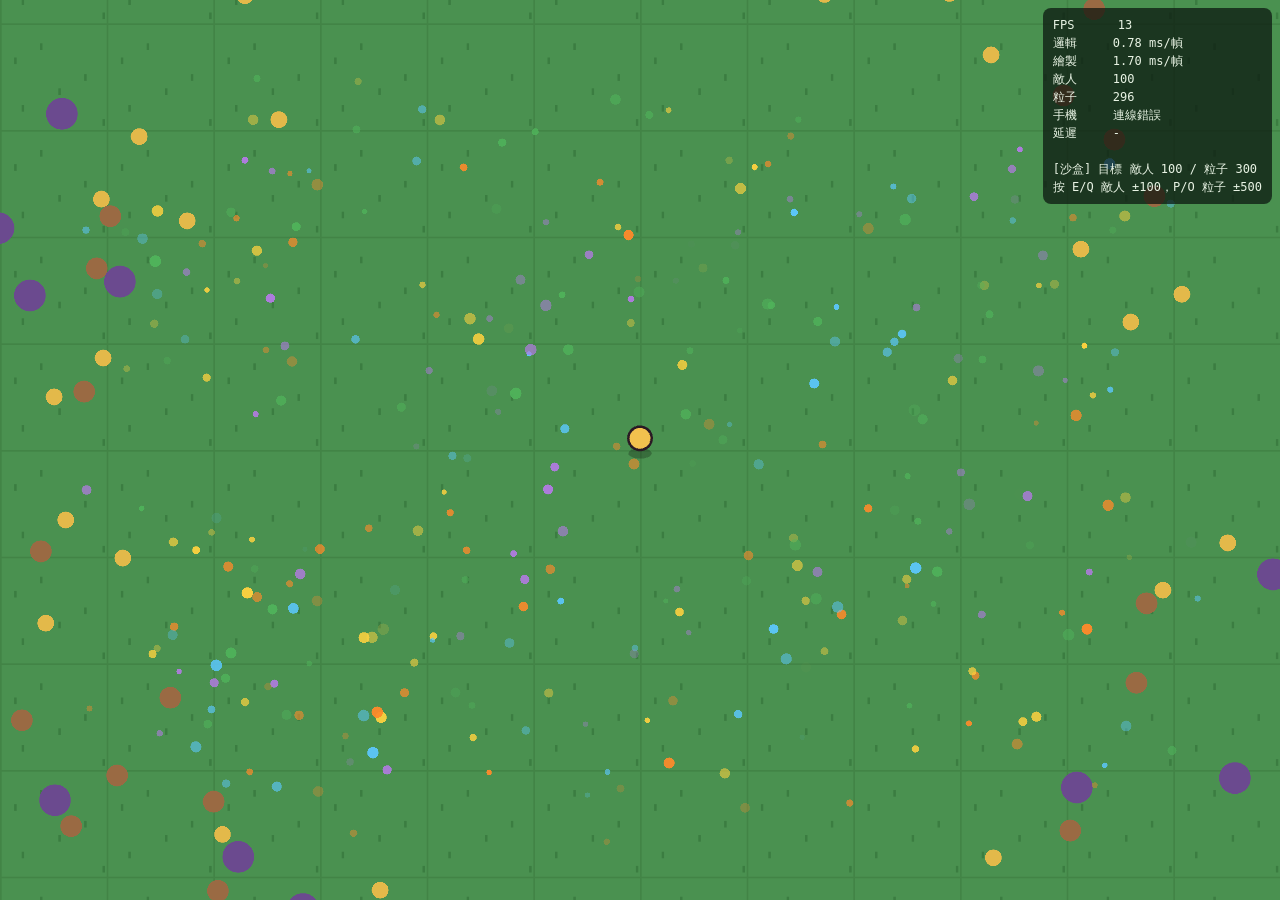
==== index.html @ 04d1037c "部署 M0 試玩版（編譯後的檔案） Co-Authored-By: Claude Sonnet 5.5 <noreply@anthropic.com>" ====
<!doctype html>
<html lang="zh-Hant">
  <head>
    <meta charset="UTF-8" />
    <meta name="viewport" content="width=device-width, initial-scale=1" />
    <title>擁擠森林</title>
    <style>html,body{background:#1f3a28;height:100%;margin:0;overflow:hidden}#game canvas{display:block}</style>
    <script type="module" crossorigin src="./assets/main-ZZSIhETY.js"></script>
    <link rel="modulepreload" crossorigin href="./assets/send-BnafTSh0.js">
    <link rel="modulepreload" crossorigin href="./assets/CanvasPool-Mck_jy-_.js">
    <link rel="modulepreload" crossorigin href="./assets/canvasUtils-DZGpF7eC.js">
    <link rel="modulepreload" crossorigin href="./assets/RenderTargetSystem-N5J0nklt.js">
    <link rel="modulepreload" crossorigin href="./assets/getTextureBatchBindGroup-BVZ5cLcL.js">
    <link rel="modulepreload" crossorigin href="./assets/getTexelRangeRects-DE5QoQ2H.js">
    <link rel="stylesheet" crossorigin href="./assets/main-98FGgDqx.css">
  </head>
  <body>
    <div id="game"></div>
    <div id="overlay"></div>
  </body>
</html>
---- assets/main-98FGgDqx.css ----
.cf-perf{z-index:10;color:#e8f3e4;white-space:pre;pointer-events:none;background:#0a140eb8;border-radius:8px;padding:8px 10px;font:12px/1.5 ui-monospace,Consolas,monospace;position:fixed;top:8px;right:8px}.cf-pairing{z-index:10;color:#e8f3e4;background:#0a140ed1;border-radius:10px;max-width:280px;padding:12px;font:13px/1.5 Microsoft JhengHei,PingFang TC,system-ui,sans-serif;position:fixed;top:8px;left:8px}.cf-pairing[data-collapsed=true] .cf-pairing-body{display:none}.cf-pairing canvas{background:#fff;border-radius:6px;margin:8px auto;display:block}.cf-pairing .cf-room{text-align:center;letter-spacing:6px;font-size:26px;font-weight:700}.cf-pairing .cf-url{word-break:break-all;opacity:.7;font-size:11px}.cf-pairing .cf-warn{color:#ffd27a;margin-top:6px;font-size:12px}.cf-pairing button{font:inherit;color:inherit;cursor:pointer;background:#ffffff24;border:0;border-radius:6px;margin-top:6px;padding:3px 10px}.cf-status{font-weight:700}.cf-status[data-state=connected]{color:#8be28b}.cf-status[data-state=error]{color:#ff8a80}
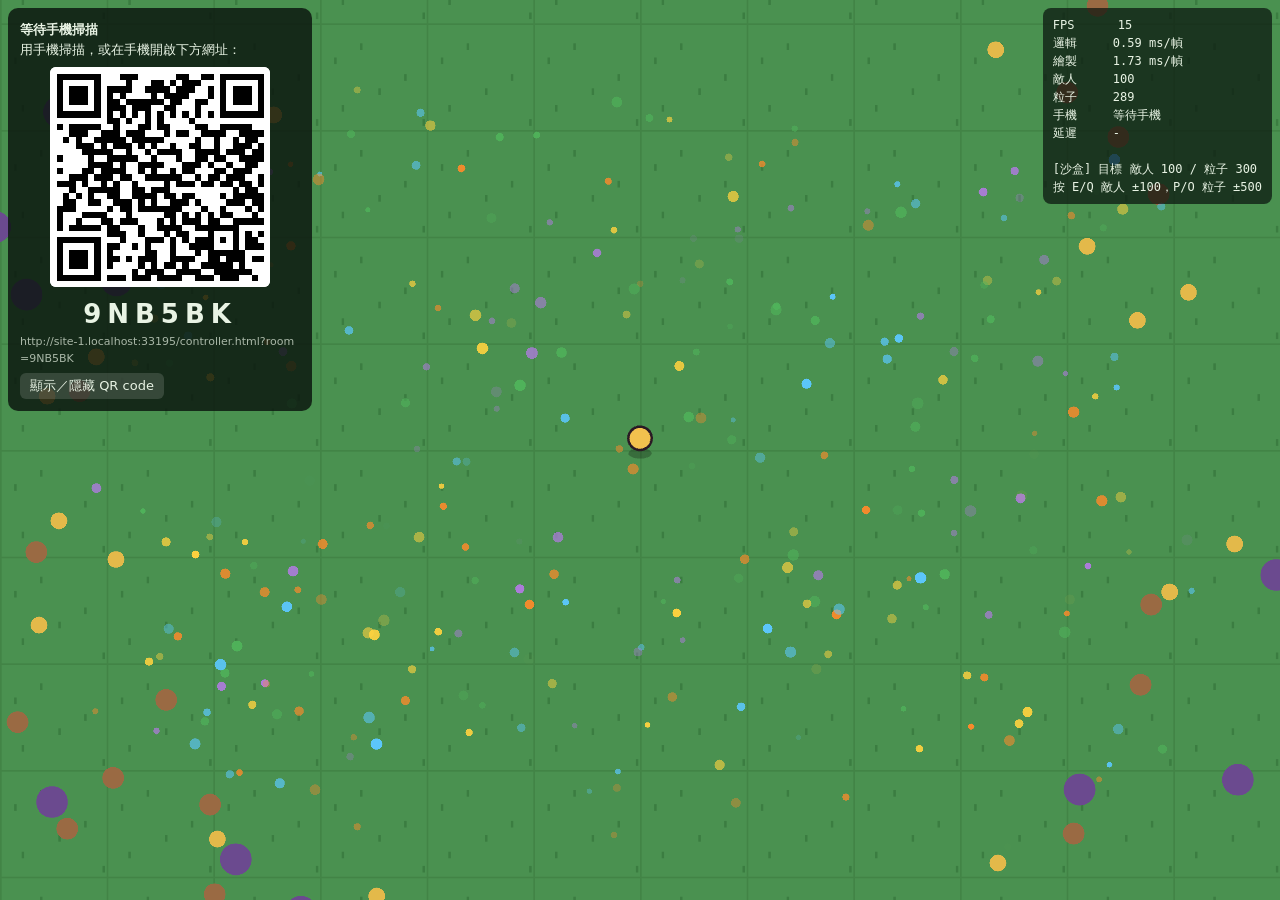
==== commit efc20f2f: "更新試玩版：加入 WebSocket 中繼備援 PeerJS 內建的 TURN 已失效，行動網路打不通直連時需要中繼。 同時試直連與中繼，直連通了自動升級。  Co-Authored-By: Clau" ====
--- a/index.html
+++ b/index.html
@@ -5,13 +5,13 @@
     <meta name="viewport" content="width=device-width, initial-scale=1" />
     <title>擁擠森林</title>
     <style>html,body{background:#1f3a28;height:100%;margin:0;overflow:hidden}#game canvas{display:block}</style>
-    <script type="module" crossorigin src="./assets/main-ZZSIhETY.js"></script>
-    <link rel="modulepreload" crossorigin href="./assets/send-BnafTSh0.js">
-    <link rel="modulepreload" crossorigin href="./assets/CanvasPool-Mck_jy-_.js">
-    <link rel="modulepreload" crossorigin href="./assets/canvasUtils-DZGpF7eC.js">
-    <link rel="modulepreload" crossorigin href="./assets/RenderTargetSystem-N5J0nklt.js">
-    <link rel="modulepreload" crossorigin href="./assets/getTextureBatchBindGroup-BVZ5cLcL.js">
-    <link rel="modulepreload" crossorigin href="./assets/getTexelRangeRects-DE5QoQ2H.js">
+    <script type="module" crossorigin src="./assets/main-oZEXJuyl.js"></script>
+    <link rel="modulepreload" crossorigin href="./assets/send-CEoqMbLV.js">
+    <link rel="modulepreload" crossorigin href="./assets/CanvasPool-BPEFRdIz.js">
+    <link rel="modulepreload" crossorigin href="./assets/canvasUtils-VL4U4Vfn.js">
+    <link rel="modulepreload" crossorigin href="./assets/RenderTargetSystem-BIWCoXFK.js">
+    <link rel="modulepreload" crossorigin href="./assets/getTextureBatchBindGroup-TA5GKer3.js">
+    <link rel="modulepreload" crossorigin href="./assets/getTexelRangeRects-B9VFKKmN.js">
     <link rel="stylesheet" crossorigin href="./assets/main-98FGgDqx.css">
   </head>
   <body>
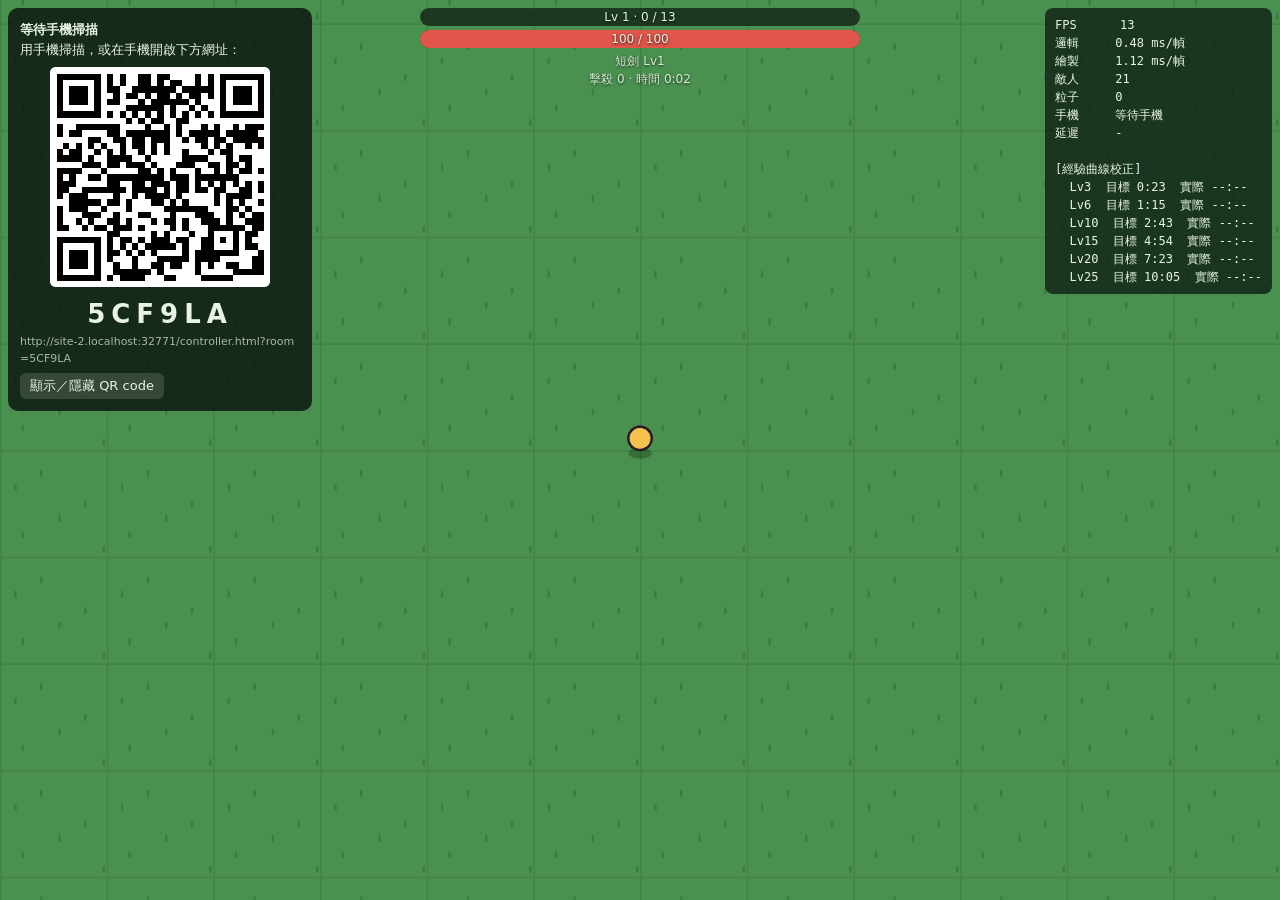
==== commit 8e3edd58: "更新試玩版到 M1：五把武器、經驗與升級三選一 Co-Authored-By: Claude Opus 5.5 <noreply@anthropic.com>" ====
--- a/index.html
+++ b/index.html
@@ -5,14 +5,14 @@
     <meta name="viewport" content="width=device-width, initial-scale=1" />
     <title>擁擠森林</title>
     <style>html,body{background:#1f3a28;height:100%;margin:0;overflow:hidden}#game canvas{display:block}</style>
-    <script type="module" crossorigin src="./assets/main-oZEXJuyl.js"></script>
-    <link rel="modulepreload" crossorigin href="./assets/send-CEoqMbLV.js">
-    <link rel="modulepreload" crossorigin href="./assets/CanvasPool-BPEFRdIz.js">
-    <link rel="modulepreload" crossorigin href="./assets/canvasUtils-VL4U4Vfn.js">
-    <link rel="modulepreload" crossorigin href="./assets/RenderTargetSystem-BIWCoXFK.js">
-    <link rel="modulepreload" crossorigin href="./assets/getTextureBatchBindGroup-TA5GKer3.js">
-    <link rel="modulepreload" crossorigin href="./assets/getTexelRangeRects-B9VFKKmN.js">
-    <link rel="stylesheet" crossorigin href="./assets/main-98FGgDqx.css">
+    <script type="module" crossorigin src="./assets/main-davUzStH.js"></script>
+    <link rel="modulepreload" crossorigin href="./assets/send-CehaWjm3.js">
+    <link rel="modulepreload" crossorigin href="./assets/CanvasPool-Ca0NGCR6.js">
+    <link rel="modulepreload" crossorigin href="./assets/canvasUtils-Bw1FuO8-.js">
+    <link rel="modulepreload" crossorigin href="./assets/RenderTargetSystem-BEFZeL_P.js">
+    <link rel="modulepreload" crossorigin href="./assets/getTextureBatchBindGroup-ByT7bLk8.js">
+    <link rel="modulepreload" crossorigin href="./assets/getTexelRangeRects-c8230a6N.js">
+    <link rel="stylesheet" crossorigin href="./assets/main-Dm0Ieb5I.css">
   </head>
   <body>
     <div id="game"></div>
--- a/assets/main-Dm0Ieb5I.css
+++ b/assets/main-Dm0Ieb5I.css
@@ -0,0 +1 @@
+.cf-perf{z-index:10;color:#e8f3e4;white-space:pre;pointer-events:none;background:#0a140eb8;border-radius:8px;padding:8px 10px;font:12px/1.5 ui-monospace,Consolas,monospace;position:fixed;top:8px;right:8px}.cf-pairing{z-index:10;color:#e8f3e4;background:#0a140ed1;border-radius:10px;max-width:280px;padding:12px;font:13px/1.5 Microsoft JhengHei,PingFang TC,system-ui,sans-serif;position:fixed;top:8px;left:8px}.cf-pairing[data-collapsed=true] .cf-pairing-body{display:none}.cf-pairing canvas{background:#fff;border-radius:6px;margin:8px auto;display:block}.cf-pairing .cf-room{text-align:center;letter-spacing:6px;font-size:26px;font-weight:700}.cf-pairing .cf-url{word-break:break-all;opacity:.7;font-size:11px}.cf-pairing .cf-warn{color:#ffd27a;margin-top:6px;font-size:12px}.cf-pairing button{font:inherit;color:inherit;cursor:pointer;background:#ffffff24;border:0;border-radius:6px;margin-top:6px;padding:3px 10px}.cf-status{font-weight:700}.cf-status[data-state=connected]{color:#8be28b}.cf-status[data-state=error]{color:#ff8a80}.cf-hud{z-index:9;color:#e8f3e4;text-align:center;pointer-events:none;text-shadow:0 1px 3px #000c;width:min(440px,46vw);font:13px/1.5 Microsoft JhengHei,PingFang TC,system-ui,sans-serif;position:fixed;top:8px;left:50%;transform:translate(-50%)}.cf-bar{background:#0a140eb3;border-radius:9px;height:18px;margin-bottom:4px;position:relative;overflow:hidden}.cf-bar-fill{width:0;transition:width .12s linear;position:absolute;inset:0 auto 0 0}.cf-xp .cf-bar-fill{background:#4aa8ff}.cf-hp .cf-bar-fill{background:#e0564b}.cf-hp[data-hurt=true]{outline:2px solid #ff9a90}.cf-bar-label{font-size:12px;line-height:18px;position:relative}.cf-hud-weapons,.cf-hud-stats{opacity:.9;font-size:12px}.cf-levelup{z-index:20;color:#f2f7ee;background:#080e0ab8;flex-direction:column;justify-content:center;align-items:center;gap:18px;font-family:Microsoft JhengHei,PingFang TC,system-ui,sans-serif;display:flex;position:fixed;inset:0}.cf-levelup[hidden],.cf-death[hidden]{display:none}.cf-levelup-title{font-size:30px;font-weight:700}.cf-levelup-cards{flex-wrap:wrap;justify-content:center;gap:18px;display:flex}.cf-card{width:210px;min-height:150px;color:inherit;font:inherit;text-align:left;cursor:pointer;background:#1d2c20;border:3px solid #5a7a5e;border-radius:12px;padding:16px 14px;position:relative}.cf-card:hover{background:#26382a;border-color:#ffe14a}.cf-card[data-kind=weapon]{border-color:#6aa7ff}.cf-card[data-kind=general]{border-color:#8a8a8a}.cf-card-tag{opacity:.8;font-size:12px}.cf-card-title{margin:6px 0;font-size:20px;font-weight:700}.cf-card-desc{opacity:.9;font-size:14px}.cf-card-key{opacity:.6;font-size:14px;position:absolute;top:8px;right:10px}.cf-levelup-reroll{color:inherit;font:inherit;cursor:pointer;background:#ffffff29;border:0;border-radius:8px;padding:8px 22px}.cf-death{z-index:30;color:#fbe9e7;background:#1e0606cc;flex-direction:column;justify-content:center;align-items:center;gap:16px;font-family:Microsoft JhengHei,PingFang TC,system-ui,sans-serif;display:flex;position:fixed;inset:0}.cf-death-title{font-size:40px;font-weight:700}.cf-death-summary{font-size:18px}.cf-death button{color:#2a1a24;cursor:pointer;background:#ffe14a;border:0;border-radius:8px;padding:10px 28px;font:700 18px inherit}
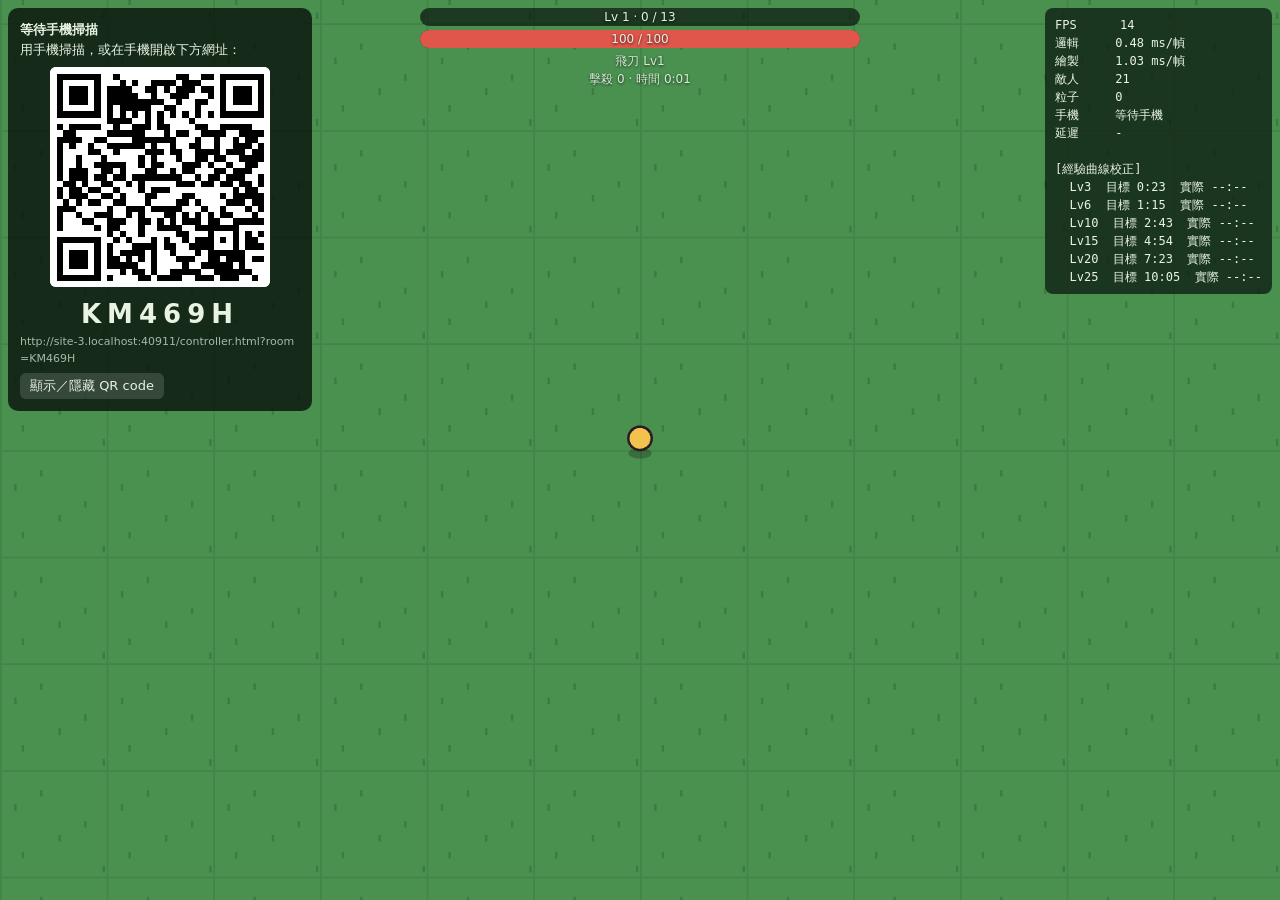
==== commit 3741fbb8: "更新試玩版：武器重做與進化、傷害飄字、打擊感、開發模式（?dev=1） Co-Authored-By: Claude Opus 5.5 <noreply@anthropic.com>" ====
--- a/index.html
+++ b/index.html
@@ -5,14 +5,14 @@
     <meta name="viewport" content="width=device-width, initial-scale=1" />
     <title>擁擠森林</title>
     <style>html,body{background:#1f3a28;height:100%;margin:0;overflow:hidden}#game canvas{display:block}</style>
-    <script type="module" crossorigin src="./assets/main-davUzStH.js"></script>
-    <link rel="modulepreload" crossorigin href="./assets/send-CehaWjm3.js">
-    <link rel="modulepreload" crossorigin href="./assets/CanvasPool-Ca0NGCR6.js">
-    <link rel="modulepreload" crossorigin href="./assets/canvasUtils-Bw1FuO8-.js">
-    <link rel="modulepreload" crossorigin href="./assets/RenderTargetSystem-BEFZeL_P.js">
-    <link rel="modulepreload" crossorigin href="./assets/getTextureBatchBindGroup-ByT7bLk8.js">
-    <link rel="modulepreload" crossorigin href="./assets/getTexelRangeRects-c8230a6N.js">
-    <link rel="stylesheet" crossorigin href="./assets/main-Dm0Ieb5I.css">
+    <script type="module" crossorigin src="./assets/main-Cf6X4xU0.js"></script>
+    <link rel="modulepreload" crossorigin href="./assets/send-DALaW9oG.js">
+    <link rel="modulepreload" crossorigin href="./assets/CanvasPool-Fl49IJin.js">
+    <link rel="modulepreload" crossorigin href="./assets/canvasUtils-pZ0fU2kw.js">
+    <link rel="modulepreload" crossorigin href="./assets/RenderTargetSystem-Cyg78Iav.js">
+    <link rel="modulepreload" crossorigin href="./assets/getTextureBatchBindGroup-B1vGgEjA.js">
+    <link rel="modulepreload" crossorigin href="./assets/getTexelRangeRects-BgJbDuYa.js">
+    <link rel="stylesheet" crossorigin href="./assets/main-BwpbAzNS.css">
   </head>
   <body>
     <div id="game"></div>
--- a/assets/main-BwpbAzNS.css
+++ b/assets/main-BwpbAzNS.css
@@ -0,0 +1 @@
+.cf-dev{z-index:40;color:#fbeee0;background:#140e08e0;border:2px dashed #ff9f43;border-radius:10px;width:340px;max-height:calc(100vh - 16px);font:12px/1.4 Microsoft JhengHei,PingFang TC,system-ui,sans-serif;position:fixed;bottom:8px;right:8px;overflow-y:auto}.cf-dev-header{color:#ffb86b;cursor:pointer;-webkit-user-select:none;user-select:none;padding:6px 10px;font-weight:700}.cf-dev[data-collapsed=true] .cf-dev-body{display:none}.cf-dev-body{padding:0 10px 10px}.cf-dev-section{opacity:.75;margin:8px 0 4px;font-weight:700}.cf-dev-row,.cf-dev-wrap{flex-wrap:wrap;align-items:center;gap:4px;margin-bottom:4px;display:flex}.cf-dev-label{flex-shrink:0;width:44px}.cf-dev-value{opacity:.8;margin-left:auto}.cf-dev button{color:inherit;font:inherit;cursor:pointer;background:#3a2a1c;border:1px solid #8a6a4a;border-radius:5px;padding:2px 7px}.cf-dev button:hover{background:#5a3f28}.cf-dev button[data-active=true]{background:#8a5a2a;border-color:#ffb86b}.cf-perf{z-index:10;color:#e8f3e4;white-space:pre;pointer-events:none;background:#0a140eb8;border-radius:8px;padding:8px 10px;font:12px/1.5 ui-monospace,Consolas,monospace;position:fixed;top:8px;right:8px}.cf-pairing{z-index:10;color:#e8f3e4;background:#0a140ed1;border-radius:10px;max-width:280px;padding:12px;font:13px/1.5 Microsoft JhengHei,PingFang TC,system-ui,sans-serif;position:fixed;top:8px;left:8px}.cf-pairing[data-collapsed=true] .cf-pairing-body{display:none}.cf-pairing canvas{background:#fff;border-radius:6px;margin:8px auto;display:block}.cf-pairing .cf-room{text-align:center;letter-spacing:6px;font-size:26px;font-weight:700}.cf-pairing .cf-url{word-break:break-all;opacity:.7;font-size:11px}.cf-pairing .cf-warn{color:#ffd27a;margin-top:6px;font-size:12px}.cf-pairing button{font:inherit;color:inherit;cursor:pointer;background:#ffffff24;border:0;border-radius:6px;margin-top:6px;padding:3px 10px}.cf-status{font-weight:700}.cf-status[data-state=connected]{color:#8be28b}.cf-status[data-state=error]{color:#ff8a80}.cf-hud{z-index:9;color:#e8f3e4;text-align:center;pointer-events:none;text-shadow:0 1px 3px #000c;width:min(440px,46vw);font:13px/1.5 Microsoft JhengHei,PingFang TC,system-ui,sans-serif;position:fixed;top:8px;left:50%;transform:translate(-50%)}.cf-bar{background:#0a140eb3;border-radius:9px;height:18px;margin-bottom:4px;position:relative;overflow:hidden}.cf-bar-fill{width:0;transition:width .12s linear;position:absolute;inset:0 auto 0 0}.cf-xp .cf-bar-fill{background:#4aa8ff}.cf-hp .cf-bar-fill{background:#e0564b}.cf-hp[data-hurt=true]{outline:2px solid #ff9a90}.cf-bar-label{font-size:12px;line-height:18px;position:relative}.cf-hud-weapons,.cf-hud-stats{opacity:.9;font-size:12px}.cf-levelup{z-index:20;color:#f2f7ee;background:#080e0ab8;flex-direction:column;justify-content:center;align-items:center;gap:18px;font-family:Microsoft JhengHei,PingFang TC,system-ui,sans-serif;display:flex;position:fixed;inset:0}.cf-levelup[hidden],.cf-death[hidden]{display:none}.cf-levelup-title{font-size:30px;font-weight:700}.cf-levelup-cards{flex-wrap:wrap;justify-content:center;gap:18px;display:flex}.cf-card{width:210px;min-height:150px;color:inherit;font:inherit;text-align:left;cursor:pointer;background:#1d2c20;border:3px solid #5a7a5e;border-radius:12px;padding:16px 14px;position:relative}.cf-card:hover{background:#26382a;border-color:#ffe14a}.cf-card[data-kind=weapon]{border-color:#6aa7ff}.cf-card[data-kind=general]{border-color:#8a8a8a}.cf-card[data-kind=evolve]{background:#3a3218;border-color:#fc3;box-shadow:0 0 18px #ffcc338c}.cf-card-tag{opacity:.8;font-size:12px}.cf-card-title{margin:6px 0;font-size:20px;font-weight:700}.cf-card-desc{opacity:.9;font-size:14px}.cf-card-key{opacity:.6;font-size:14px;position:absolute;top:8px;right:10px}.cf-levelup-reroll{color:inherit;font:inherit;cursor:pointer;background:#ffffff29;border:0;border-radius:8px;padding:8px 22px}.cf-death{z-index:30;color:#fbe9e7;background:#1e0606cc;flex-direction:column;justify-content:center;align-items:center;gap:16px;font-family:Microsoft JhengHei,PingFang TC,system-ui,sans-serif;display:flex;position:fixed;inset:0}.cf-death-title{font-size:40px;font-weight:700}.cf-death-summary{font-size:18px}.cf-death button{color:#2a1a24;cursor:pointer;background:#ffe14a;border:0;border-radius:8px;padding:10px 28px;font:700 18px inherit}
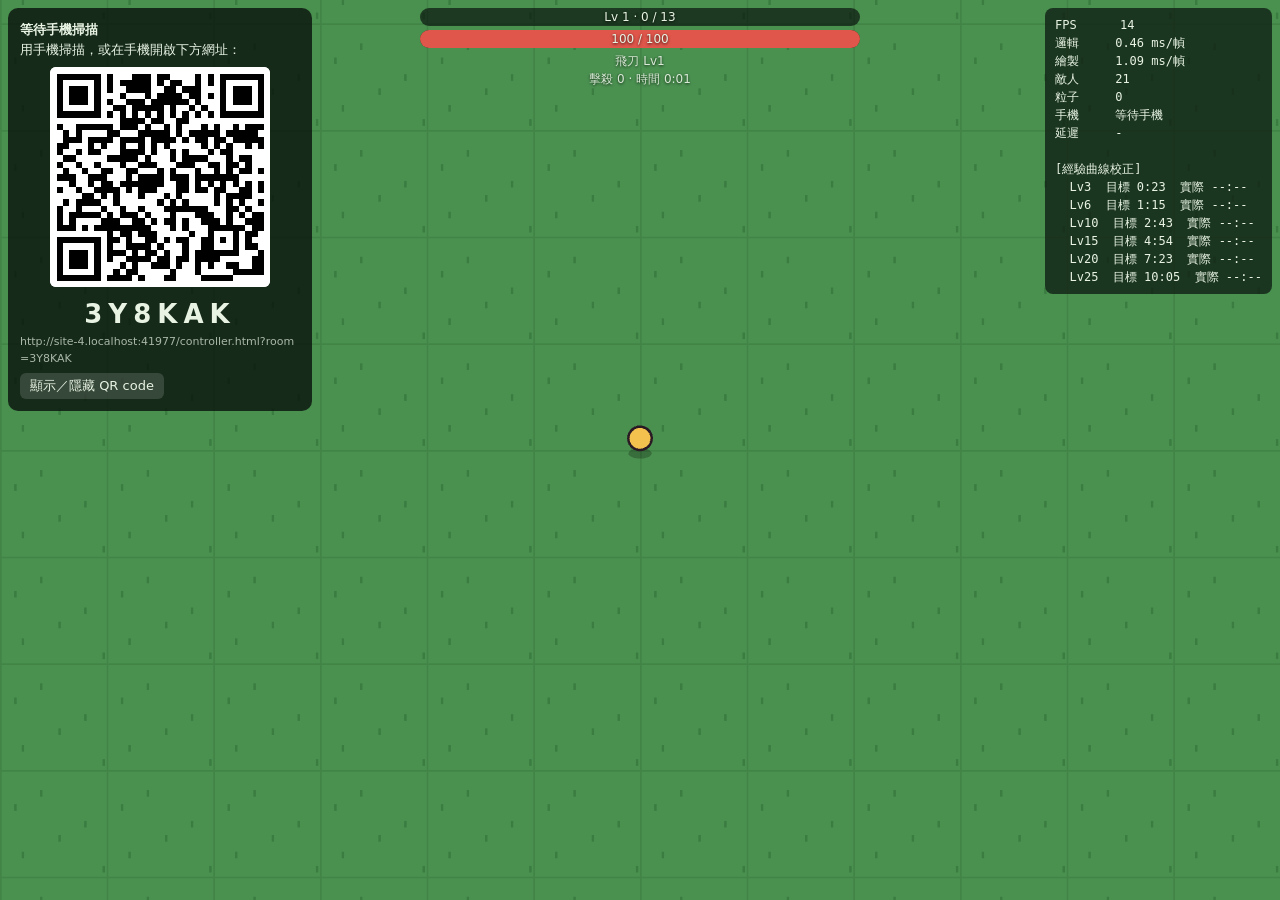
==== commit 2b652516: "更新試玩版：新武器弓與箭雨、迴旋刃改名、震屏分級、開發模式武器開關與遊戲速度 Co-Authored-By: Claude Opus 5.5 <noreply@anthropic.com>" ====
--- a/index.html
+++ b/index.html
@@ -5,7 +5,7 @@
     <meta name="viewport" content="width=device-width, initial-scale=1" />
     <title>擁擠森林</title>
     <style>html,body{background:#1f3a28;height:100%;margin:0;overflow:hidden}#game canvas{display:block}</style>
-    <script type="module" crossorigin src="./assets/main-Cf6X4xU0.js"></script>
+    <script type="module" crossorigin src="./assets/main-BQFnhNeU.js"></script>
     <link rel="modulepreload" crossorigin href="./assets/send-DALaW9oG.js">
     <link rel="modulepreload" crossorigin href="./assets/CanvasPool-Fl49IJin.js">
     <link rel="modulepreload" crossorigin href="./assets/canvasUtils-pZ0fU2kw.js">
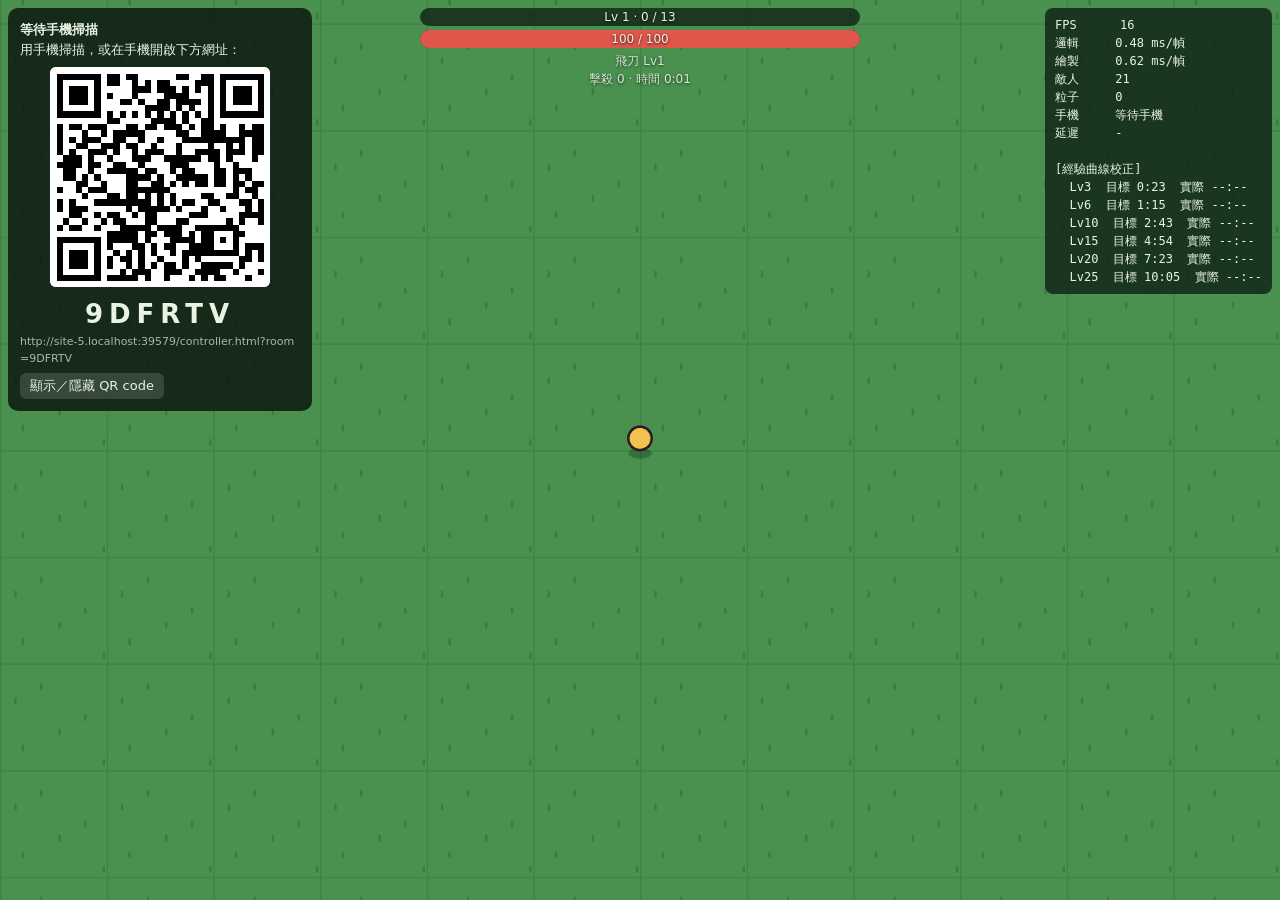
==== commit 6bd9789c: "更新試玩版：三種敵人換成圖片 Co-Authored-By: Claude Opus 5.5 <noreply@anthropic.com>" ====
--- a/index.html
+++ b/index.html
@@ -5,13 +5,17 @@
     <meta name="viewport" content="width=device-width, initial-scale=1" />
     <title>擁擠森林</title>
     <style>html,body{background:#1f3a28;height:100%;margin:0;overflow:hidden}#game canvas{display:block}</style>
-    <script type="module" crossorigin src="./assets/main-BQFnhNeU.js"></script>
-    <link rel="modulepreload" crossorigin href="./assets/send-DALaW9oG.js">
-    <link rel="modulepreload" crossorigin href="./assets/CanvasPool-Fl49IJin.js">
-    <link rel="modulepreload" crossorigin href="./assets/canvasUtils-pZ0fU2kw.js">
-    <link rel="modulepreload" crossorigin href="./assets/RenderTargetSystem-Cyg78Iav.js">
-    <link rel="modulepreload" crossorigin href="./assets/getTextureBatchBindGroup-B1vGgEjA.js">
-    <link rel="modulepreload" crossorigin href="./assets/getTexelRangeRects-BgJbDuYa.js">
+    <script type="module" crossorigin src="./assets/main-8tacgqX6.js"></script>
+    <link rel="modulepreload" crossorigin href="./assets/send-DIAK8koM.js">
+    <link rel="modulepreload" crossorigin href="./assets/CanvasPool-CIDsyAvD.js">
+    <link rel="modulepreload" crossorigin href="./assets/Filter-LhS0hpHb.js">
+    <link rel="modulepreload" crossorigin href="./assets/canvasUtils-DhHbYZd6.js">
+    <link rel="modulepreload" crossorigin href="./assets/Cache-BqjSAC9k.js">
+    <link rel="modulepreload" crossorigin href="./assets/GCManagedHash-hGxgv5gN.js">
+    <link rel="modulepreload" crossorigin href="./assets/RenderTargetSystem-D7CrAf5K.js">
+    <link rel="modulepreload" crossorigin href="./assets/getTextureBatchBindGroup-zyVQZ-nb.js">
+    <link rel="modulepreload" crossorigin href="./assets/GraphicsContext-BUIiq9Cz.js">
+    <link rel="modulepreload" crossorigin href="./assets/getTexelRangeRects-MLTrg-eG.js">
     <link rel="stylesheet" crossorigin href="./assets/main-BwpbAzNS.css">
   </head>
   <body>
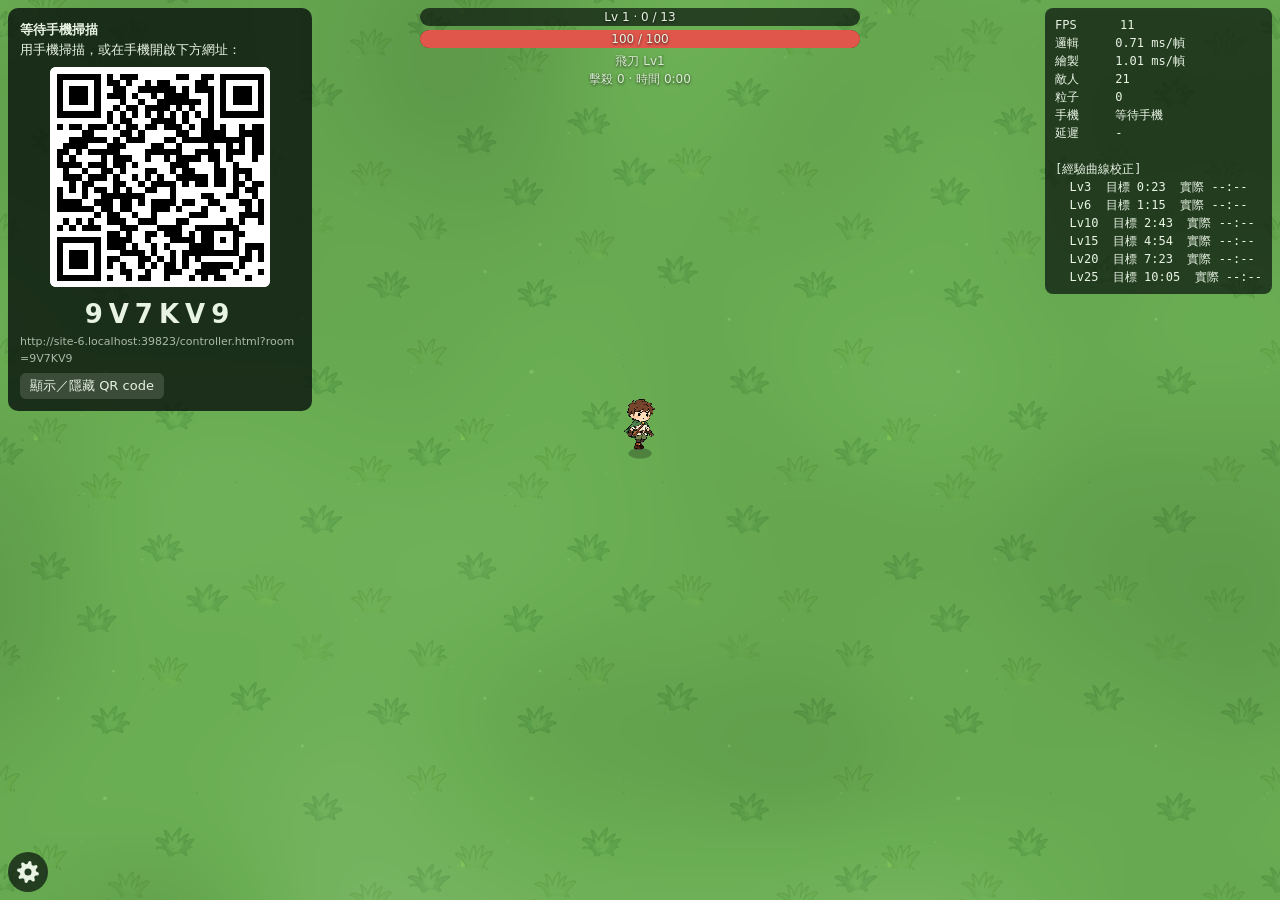
==== commit a3c12975: "更新試玩版：新的升級卡片（電腦與手機同一張）、輕裝斥候 32 格走路、被動圖示與文字 對應 crowdedforest 7052741  Co-Authored-By: Claude Opus 5.5" ====
--- a/index.html
+++ b/index.html
@@ -1,25 +1,27 @@
-<!doctype html>
-<html lang="zh-Hant">
-  <head>
-    <meta charset="UTF-8" />
-    <meta name="viewport" content="width=device-width, initial-scale=1" />
-    <title>擁擠森林</title>
-    <style>html,body{background:#1f3a28;height:100%;margin:0;overflow:hidden}#game canvas{display:block}</style>
-    <script type="module" crossorigin src="./assets/main-8tacgqX6.js"></script>
-    <link rel="modulepreload" crossorigin href="./assets/send-DIAK8koM.js">
-    <link rel="modulepreload" crossorigin href="./assets/CanvasPool-CIDsyAvD.js">
-    <link rel="modulepreload" crossorigin href="./assets/Filter-LhS0hpHb.js">
-    <link rel="modulepreload" crossorigin href="./assets/canvasUtils-DhHbYZd6.js">
-    <link rel="modulepreload" crossorigin href="./assets/Cache-BqjSAC9k.js">
-    <link rel="modulepreload" crossorigin href="./assets/GCManagedHash-hGxgv5gN.js">
-    <link rel="modulepreload" crossorigin href="./assets/RenderTargetSystem-D7CrAf5K.js">
-    <link rel="modulepreload" crossorigin href="./assets/getTextureBatchBindGroup-zyVQZ-nb.js">
-    <link rel="modulepreload" crossorigin href="./assets/GraphicsContext-BUIiq9Cz.js">
-    <link rel="modulepreload" crossorigin href="./assets/getTexelRangeRects-MLTrg-eG.js">
-    <link rel="stylesheet" crossorigin href="./assets/main-BwpbAzNS.css">
-  </head>
-  <body>
-    <div id="game"></div>
-    <div id="overlay"></div>
-  </body>
-</html>
+<!doctype html>
+<html lang="zh-Hant">
+  <head>
+    <meta charset="UTF-8" />
+    <meta name="viewport" content="width=device-width, initial-scale=1" />
+    <title>擁擠森林</title>
+    <style>html,body{background:#1f3a28;height:100%;margin:0;overflow:hidden}#game canvas{display:block}</style>
+    <script type="module" crossorigin src="./assets/main-FLwVq4Ok.js"></script>
+    <link rel="modulepreload" crossorigin href="./assets/cardView-BFSYf3n0.js">
+    <link rel="modulepreload" crossorigin href="./assets/CanvasPool-B0VnNRiM.js">
+    <link rel="modulepreload" crossorigin href="./assets/Filter-CvStom7E.js">
+    <link rel="modulepreload" crossorigin href="./assets/canvasUtils-CIaIp-jA.js">
+    <link rel="modulepreload" crossorigin href="./assets/Cache-dRHpBS9R.js">
+    <link rel="modulepreload" crossorigin href="./assets/GCManagedHash-DjKY4aGz.js">
+    <link rel="modulepreload" crossorigin href="./assets/RenderTargetSystem-CZ_jOCqv.js">
+    <link rel="modulepreload" crossorigin href="./assets/getTextureBatchBindGroup-Dk5dc1_1.js">
+    <link rel="modulepreload" crossorigin href="./assets/GraphicsContext-CZpiSTzU.js">
+    <link rel="modulepreload" crossorigin href="./assets/getTexelRangeRects-BalVfgS2.js">
+    <link rel="stylesheet" crossorigin href="./assets/cardView-sZDkhpvk.css">
+    <link rel="stylesheet" crossorigin href="./assets/main-DFXhaLyy.css">
+  </head>
+  <body>
+    <div id="game"></div>
+    <div id="overlay"></div>+
+  </body>
+</html>
--- a/assets/cardView-sZDkhpvk.css
+++ b/assets/cardView-sZDkhpvk.css
@@ -0,0 +1 @@
+.cf-card{--cf-scene:#1d2c20;--cf-ink:#f2f7ee;--cf-new:#3a8ad6;--cf-up:#4f9a3a;--cf-gen:#8a7cc8;--cf-evo:#e2a72a;--cf-gain:#7fd36a;--cf-cost:#ff7a6a;--cf-gold:#ffd65a;--kc:var(--cf-up);width:var(--cf-card-w);height:var(--cf-card-h);border:3px solid var(--kc);background:var(--cf-scene);color:var(--cf-ink);text-align:center;cursor:pointer;touch-action:manipulation;transform-origin:50% 60%;border-radius:12px;flex:none;grid-template-rows:auto auto auto 1fr auto;padding:0;font:16px Microsoft JhengHei,PingFang TC,system-ui,sans-serif;transition:transform .12s ease-out;display:grid;position:relative;overflow:hidden}:root{--cf-card-w:200px;--cf-card-h:360px;--cf-art-h:84px;--cf-icon:68px;--cf-desc-size:13px}.cf-card[data-kind=weapon]{--kc:var(--cf-new)}.cf-card[data-kind=general]{--kc:var(--cf-gen)}.cf-card[data-kind=evolve]{--kc:var(--cf-evo);background:#3a3218}@media (hover:hover){.cf-card:hover{transform:translateY(-4px)}}.cf-card.is-pressed{transition:transform 60ms ease-out;transform:scale(.92)}.cf-card.is-picked{border-color:var(--cf-gold);animation:.24s cubic-bezier(.3,1.6,.5,1) cf-card-bounce}@keyframes cf-card-bounce{0%{transform:scale(.92)}to{transform:scale(1)}}.cf-deal .cf-card{animation:.38s cubic-bezier(.2,1.3,.4,1) backwards cf-card-deal}.cf-deal .cf-card:nth-child(2){animation-delay:.14s}.cf-deal .cf-card:nth-child(3){animation-delay:.28s}@keyframes cf-card-deal{0%{opacity:0;transform:translateY(40px)scale(.85)}to{opacity:1;transform:none}}.cf-card-tag{background:var(--kc);color:#10180f;padding:4px 8px;font-size:14px;font-weight:700}.cf-card-art{height:var(--cf-art-h);place-items:center;padding-top:10px;display:grid}.cf-card-art img{width:var(--cf-icon);height:var(--cf-icon);object-fit:contain}.cf-card-title{font-size:min(20px, calc((var(--cf-card-w) - 24px) / var(--chars,1)));white-space:nowrap;padding:2px 10px;font-weight:700;line-height:30px}.cf-card-desc{font-size:var(--cf-desc-size);align-content:start;gap:2px;min-height:0;padding:4px 14px 10px;line-height:1.5;display:grid;overflow:hidden}.cf-card-delta{color:var(--cf-gold);font-weight:700}.cf-card-delta.is-worse{color:var(--cf-cost)}.cf-phrase{word-break:keep-all;text-wrap:balance;max-width:100%;display:inline-block}.cf-nowrap{white-space:nowrap}.cf-card-gain{color:var(--cf-gain)}.cf-card-cost{color:var(--cf-cost)}.cf-card-foot{border-top:1px solid #ffffff1f;justify-content:center;gap:9px;padding:10px 8px;display:flex}.cf-pip{background:#ffffff2e;border-radius:2px;width:11px;height:11px;transform:rotate(45deg)}.cf-pip.is-done{background:var(--cf-gold)}.cf-pip.is-next{background:var(--cf-gold);animation:.9s ease-in-out infinite cf-pip-blink}@keyframes cf-pip-blink{50%{background:#ffffff2e}}.cf-card-key{color:#fff;background:#00000059;border-radius:6px;place-items:center;width:22px;height:22px;font-size:13px;display:grid;position:absolute;top:6px;right:6px}@media (prefers-reduced-motion:reduce){.cf-card,.cf-card.is-pressed{transition:none;transform:none}.cf-deal .cf-card,.cf-card.is-picked{animation:none}.cf-pip.is-next{outline:2px solid #fff;animation:none}}
--- a/assets/main-DFXhaLyy.css
+++ b/assets/main-DFXhaLyy.css
@@ -0,0 +1 @@
+.cf-dev{z-index:40;color:#fbeee0;background:#140e08e0;border:2px dashed #ff9f43;border-radius:10px;width:340px;max-height:calc(100vh - 16px);font:12px/1.4 Microsoft JhengHei,PingFang TC,system-ui,sans-serif;position:fixed;bottom:8px;right:8px;overflow-y:auto}.cf-dev-header{color:#ffb86b;cursor:pointer;-webkit-user-select:none;user-select:none;padding:6px 10px;font-weight:700}.cf-dev[data-collapsed=true] .cf-dev-body{display:none}.cf-dev-body{padding:0 10px 10px}.cf-dev-section{opacity:.75;margin:8px 0 4px;font-weight:700}.cf-dev-row,.cf-dev-wrap{flex-wrap:wrap;align-items:center;gap:4px;margin-bottom:4px;display:flex}.cf-dev-label{flex-shrink:0;width:44px}.cf-dev-value{opacity:.8;margin-left:auto}.cf-dev button{color:inherit;font:inherit;cursor:pointer;background:#3a2a1c;border:1px solid #8a6a4a;border-radius:5px;padding:2px 7px}.cf-dev button:hover{background:#5a3f28}.cf-dev button[data-active=true]{background:#8a5a2a;border-color:#ffb86b}.cf-dev-slider{align-items:center;gap:3px;display:inline-flex}.cf-dev-slider input[type=range]{accent-color:#ff9f43;width:56px}.cf-dev-slider span{font-variant-numeric:tabular-nums;opacity:.85;min-width:2.5em}.cf-perf{z-index:10;color:#e8f3e4;white-space:pre;pointer-events:none;background:#0a140eb8;border-radius:8px;padding:8px 10px;font:12px/1.5 ui-monospace,Consolas,monospace;position:fixed;top:8px;right:8px}.cf-pairing{z-index:10;color:#e8f3e4;background:#0a140ed1;border-radius:10px;max-width:280px;padding:12px;font:13px/1.5 Microsoft JhengHei,PingFang TC,system-ui,sans-serif;position:fixed;top:8px;left:8px}.cf-pairing[data-collapsed=true] .cf-pairing-body{display:none}.cf-pairing canvas{background:#fff;border-radius:6px;margin:8px auto;display:block}.cf-pairing .cf-room{text-align:center;letter-spacing:6px;font-size:26px;font-weight:700}.cf-pairing .cf-url{word-break:break-all;opacity:.7;font-size:11px}.cf-pairing .cf-warn{color:#ffd27a;margin-top:6px;font-size:12px}.cf-pairing button{font:inherit;color:inherit;cursor:pointer;background:#ffffff24;border:0;border-radius:6px;margin-top:6px;padding:3px 10px}.cf-status{font-weight:700}.cf-status[data-state=connected]{color:#8be28b}.cf-status[data-state=error]{color:#ff8a80}.cf-hud{z-index:9;color:#e8f3e4;text-align:center;pointer-events:none;text-shadow:0 1px 3px #000c;width:min(440px,46vw);font:13px/1.5 Microsoft JhengHei,PingFang TC,system-ui,sans-serif;position:fixed;top:8px;left:50%;transform:translate(-50%)}.cf-bar{background:#0a140eb3;border-radius:9px;height:18px;margin-bottom:4px;position:relative;overflow:hidden}.cf-bar-fill{width:0;transition:width .12s linear;position:absolute;inset:0 auto 0 0}.cf-xp .cf-bar-fill{background:#4aa8ff}.cf-hp .cf-bar-fill{background:#e0564b}.cf-hp[data-hurt=true]{outline:2px solid #ff9a90}.cf-bar-label{font-size:12px;line-height:18px;position:relative}.cf-hud-weapons,.cf-hud-stats{opacity:.9;font-size:12px}.cf-death[hidden]{display:none}.cf-death{z-index:30;color:#fbe9e7;background:#1e0606cc;flex-direction:column;justify-content:center;align-items:center;gap:16px;font-family:Microsoft JhengHei,PingFang TC,system-ui,sans-serif;display:flex;position:fixed;inset:0}.cf-death-title{font-size:40px;font-weight:700}.cf-death-summary{font-size:18px}.cf-death button{color:#2a1a24;cursor:pointer;background:#ffe14a;border:0;border-radius:8px;padding:10px 28px;font:700 18px inherit}.cf-settings{z-index:40;color:#e8f3e4;flex-direction:column;align-items:flex-start;gap:8px;font:13px/1.5 Microsoft JhengHei,PingFang TC,system-ui,sans-serif;display:flex;position:fixed;bottom:8px;left:8px}.cf-settings-gear{width:40px;height:40px;color:inherit;cursor:pointer;background:#0a140eb8;border:0;border-radius:50%;padding:8px;transition:background .15s,transform .3s}.cf-settings-gear:hover{background:#0a140ee6}.cf-settings-gear[aria-expanded=true]{transform:rotate(45deg)}.cf-settings-gear svg{fill:currentColor;width:100%;height:100%;display:block}.cf-settings-panel{background:#0a140ed1;border-radius:10px;width:240px;padding:12px}.cf-settings-panel[hidden]{display:none}.cf-settings-title{margin-bottom:8px;font-weight:700}.cf-settings-row{align-items:center;gap:8px;display:flex}.cf-settings-row input{accent-color:#ffe14a;flex:1;min-width:0}.cf-settings-value{text-align:right;font-variant-numeric:tabular-nums;width:3.2em}.cf-settings-mute{color:inherit;font:inherit;cursor:pointer;background:#ffffff24;border:0;border-radius:6px;margin-top:8px;padding:3px 10px}.cf-settings-mute[data-active=true]{color:#2a1a24;background:#ffe14a}.cf-levelup{z-index:20;color:#f2f7ee;background:#080e0ab8;flex-direction:column;justify-content:center;align-items:center;gap:18px;font-family:Microsoft JhengHei,PingFang TC,system-ui,sans-serif;display:flex;position:fixed;inset:0}.cf-levelup[hidden]{display:none}.cf-levelup-title{justify-content:center;align-items:baseline;gap:14px;font-size:30px;font-weight:700;display:flex}.cf-levelup-more{opacity:.75;font-size:17px;font-weight:500}.cf-levelup-cards{flex-wrap:wrap;justify-content:center;gap:18px;display:flex}.cf-levelup-reroll{color:inherit;font:inherit;cursor:pointer;background:#ffffff29;border:0;border-radius:8px;padding:8px 22px}
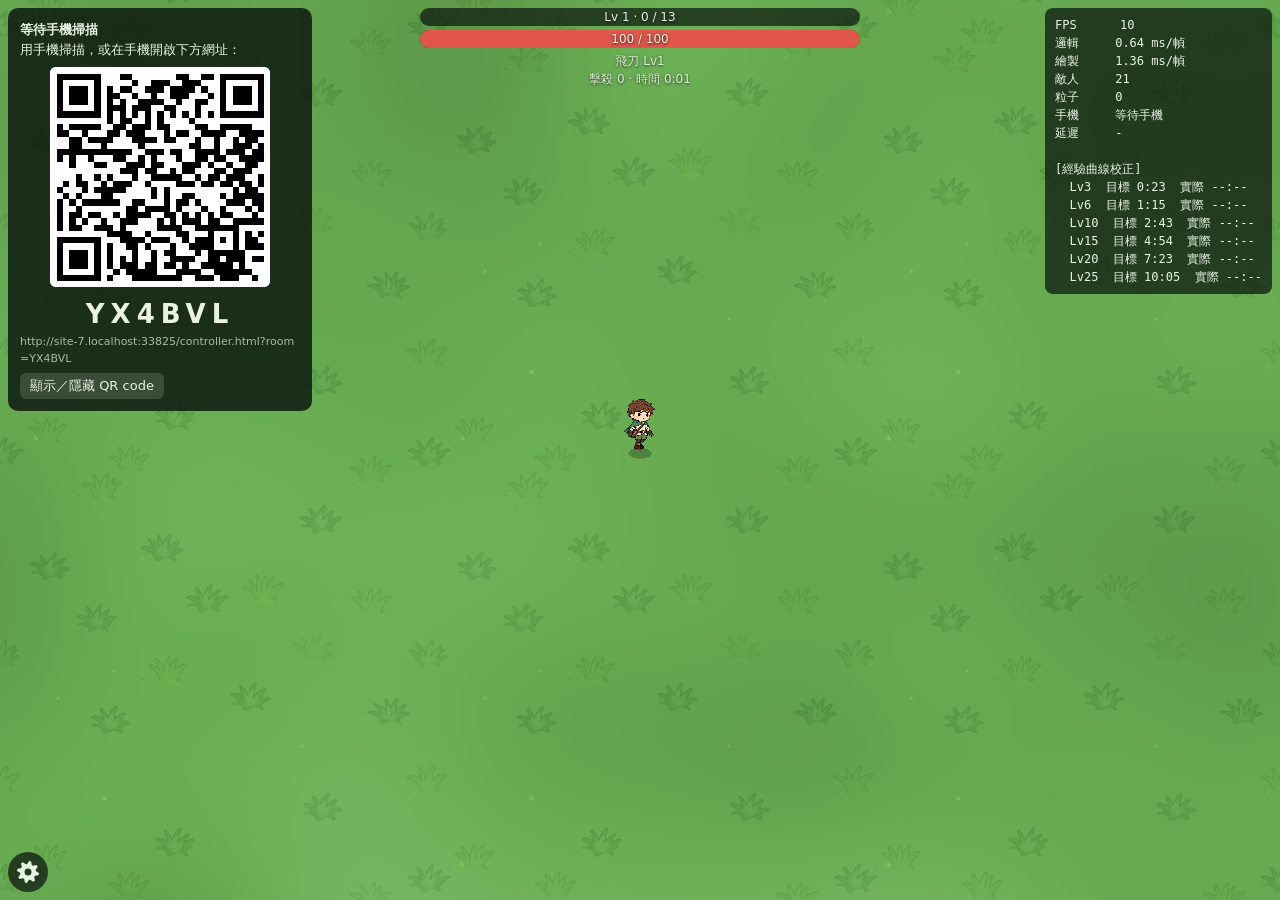
==== commit dba53218: "更新試玩版：進化金框、卡片上的進化搭檔圖示、三選一兩旁的武器與被動欄位 對應 crowdedforest 8d1d8ba  Co-Authored-By: Claude Opus 5.5 <norep" ====
--- a/index.html
+++ b/index.html
@@ -5,19 +5,19 @@
     <meta name="viewport" content="width=device-width, initial-scale=1" />
     <title>擁擠森林</title>
     <style>html,body{background:#1f3a28;height:100%;margin:0;overflow:hidden}#game canvas{display:block}</style>
-    <script type="module" crossorigin src="./assets/main-FLwVq4Ok.js"></script>
-    <link rel="modulepreload" crossorigin href="./assets/cardView-BFSYf3n0.js">
-    <link rel="modulepreload" crossorigin href="./assets/CanvasPool-B0VnNRiM.js">
-    <link rel="modulepreload" crossorigin href="./assets/Filter-CvStom7E.js">
-    <link rel="modulepreload" crossorigin href="./assets/canvasUtils-CIaIp-jA.js">
-    <link rel="modulepreload" crossorigin href="./assets/Cache-dRHpBS9R.js">
-    <link rel="modulepreload" crossorigin href="./assets/GCManagedHash-DjKY4aGz.js">
-    <link rel="modulepreload" crossorigin href="./assets/RenderTargetSystem-CZ_jOCqv.js">
-    <link rel="modulepreload" crossorigin href="./assets/getTextureBatchBindGroup-Dk5dc1_1.js">
-    <link rel="modulepreload" crossorigin href="./assets/GraphicsContext-CZpiSTzU.js">
-    <link rel="modulepreload" crossorigin href="./assets/getTexelRangeRects-BalVfgS2.js">
-    <link rel="stylesheet" crossorigin href="./assets/cardView-sZDkhpvk.css">
-    <link rel="stylesheet" crossorigin href="./assets/main-DFXhaLyy.css">
+    <script type="module" crossorigin src="./assets/main-DxUnNJAF.js"></script>
+    <link rel="modulepreload" crossorigin href="./assets/cardView-BI2mxIaM.js">
+    <link rel="modulepreload" crossorigin href="./assets/CanvasPool-BzZMHP6a.js">
+    <link rel="modulepreload" crossorigin href="./assets/Filter-CmPUXH1g.js">
+    <link rel="modulepreload" crossorigin href="./assets/canvasUtils-3wXU8u6f.js">
+    <link rel="modulepreload" crossorigin href="./assets/Cache-BmEEHOkg.js">
+    <link rel="modulepreload" crossorigin href="./assets/GCManagedHash-Bc9sPF4M.js">
+    <link rel="modulepreload" crossorigin href="./assets/RenderTargetSystem-B7dNRndc.js">
+    <link rel="modulepreload" crossorigin href="./assets/getTextureBatchBindGroup-B2Xs_qEs.js">
+    <link rel="modulepreload" crossorigin href="./assets/GraphicsContext-DtOyLDDt.js">
+    <link rel="modulepreload" crossorigin href="./assets/getTexelRangeRects-C0QQVGpB.js">
+    <link rel="stylesheet" crossorigin href="./assets/cardView-QURQoKUv.css">
+    <link rel="stylesheet" crossorigin href="./assets/main-BsFErMpP.css">
   </head>
   <body>
     <div id="game"></div>
--- a/assets/cardView-QURQoKUv.css
+++ b/assets/cardView-QURQoKUv.css
@@ -0,0 +1 @@
+.cf-card{--kc:var(--cf-up);width:var(--cf-card-w);height:var(--cf-card-h);border:3px solid var(--kc);background:var(--cf-scene);color:var(--cf-ink);text-align:center;cursor:pointer;touch-action:manipulation;transform-origin:50% 60%;border-radius:12px;flex:none;grid-template-rows:auto auto auto 1fr auto;padding:0;font:16px Microsoft JhengHei,PingFang TC,system-ui,sans-serif;transition:transform .12s ease-out;display:grid;position:relative;overflow:hidden}:root{--cf-scene:#1d2c20;--cf-ink:#f2f7ee;--cf-new:#3a8ad6;--cf-up:#4f9a3a;--cf-gen:#8a7cc8;--cf-evo:#e2a72a;--cf-gain:#7fd36a;--cf-cost:#ff7a6a;--cf-gold:#ffd65a;--cf-card-w:200px;--cf-card-h:360px;--cf-art-h:84px;--cf-icon:68px;--cf-desc-size:13px;--cf-partner-icon:26px}.cf-card[data-kind=weapon]{--kc:var(--cf-new)}.cf-card[data-kind=general]{--kc:var(--cf-gen)}.cf-card[data-kind=evolve]{--kc:var(--cf-evo);background:#3a3218;border-color:#0000;border-radius:4px;overflow:visible}.cf-card-key{z-index:2}@media (hover:hover){.cf-card:hover{transform:translateY(-4px)}}.cf-card.is-pressed{transition:transform 60ms ease-out;transform:scale(.92)}.cf-card.is-picked{border-color:var(--cf-gold);animation:.24s cubic-bezier(.3,1.6,.5,1) cf-card-bounce}@keyframes cf-card-bounce{0%{transform:scale(.92)}to{transform:scale(1)}}.cf-deal .cf-card{animation:.38s cubic-bezier(.2,1.3,.4,1) backwards cf-card-deal}.cf-deal .cf-card:nth-child(2){animation-delay:.14s}.cf-deal .cf-card:nth-child(3){animation-delay:.28s}@keyframes cf-card-deal{0%{opacity:0;transform:translateY(40px)scale(.85)}to{opacity:1;transform:none}}.cf-card-tag{background:var(--kc);color:#10180f;padding:4px 8px;font-size:14px;font-weight:700}.cf-card-art{height:var(--cf-art-h);place-items:center;padding-top:10px;display:grid}.cf-card-art>img{width:var(--cf-icon);height:var(--cf-icon);object-fit:contain}.cf-card-title{font-size:min(20px, calc((var(--cf-card-w) - 24px) / var(--chars,1)));white-space:nowrap;padding:2px 10px;font-weight:700;line-height:30px}.cf-card-desc{font-size:var(--cf-desc-size);align-content:start;gap:2px;min-height:0;padding:4px 14px 10px;line-height:1.5;display:grid;overflow:hidden}.cf-card-delta{color:var(--cf-gold);font-weight:700}.cf-card-delta.is-worse{color:var(--cf-cost)}.cf-phrase{word-break:keep-all;text-wrap:balance;max-width:100%;display:inline-block}.cf-nowrap{white-space:nowrap}.cf-card-gain{color:var(--cf-gain)}.cf-card-cost{color:var(--cf-cost)}.cf-card-partner{color:#fff9;justify-content:center;align-items:center;gap:6px;padding:2px 8px 4px;font-size:12px;display:flex}.cf-card-partner img{width:var(--cf-partner-icon);height:var(--cf-partner-icon);object-fit:contain}.cf-card-partner.is-pulse{color:var(--cf-gold)}.cf-card-partner.is-pulse img{animation:1.1s ease-in-out infinite cf-partner-pulse}@keyframes cf-partner-pulse{50%{transform:scale(1.25)}}.cf-card-foot{border-top:1px solid #ffffff1f;justify-content:center;gap:9px;padding:10px 8px;display:flex}.cf-pip{background:#ffffff2e;border-radius:2px;width:11px;height:11px;transform:rotate(45deg)}.cf-pip.is-done{background:var(--cf-gold)}.cf-pip.is-next{background:var(--cf-gold);animation:.9s ease-in-out infinite cf-pip-blink}@keyframes cf-pip-blink{50%{background:#ffffff2e}}.cf-card-key{color:#fff;background:#00000059;border-radius:6px;place-items:center;width:22px;height:22px;font-size:13px;display:grid;position:absolute;top:6px;right:6px}@media (prefers-reduced-motion:reduce){.cf-card,.cf-card.is-pressed{transition:none;transform:none}.cf-deal .cf-card,.cf-card.is-picked{animation:none}.cf-pip.is-next{outline:2px solid #fff;animation:none}.cf-card-partner.is-pulse img{animation:none}}.cf-card-frame{--fk:.15;--cf-frame-b:3px;top:calc(-1 * var(--cf-frame-b) - var(--fk) * 92px);left:calc(-1 * var(--cf-frame-b) - var(--fk) * 103px);right:calc(-1 * var(--cf-frame-b));bottom:calc(-1 * var(--cf-frame-b));z-index:1;border-style:solid;border-width:calc(var(--fk) * 445px) calc(var(--fk) * 83px) calc(var(--fk) * 81px) calc(var(--fk) * 455px);pointer-events:none;border-image-slice:133.5 24.9 24.3 136.5;border-image-repeat:stretch;position:absolute}.cf-card-frame>img{max-width:none;position:absolute}.cf-card-frame-top,.cf-card-frame-bottom{left:calc(50% - var(--fk) * 134.5px - var(--fk) * 150px / 2);width:calc(var(--fk) * 150px);height:calc(var(--fk) * 119px)}.cf-card-frame-top{top:calc(var(--fk) * 92px - var(--fk) * 26px - var(--fk) * 445px)}.cf-card-frame-bottom{bottom:calc(-1 * var(--fk) * 81px - var(--fk) * 26px)}.cf-card-frame-left,.cf-card-frame-right{top:calc(50% - var(--fk) * 136px - var(--fk) * 160px / 2);width:calc(var(--fk) * 120px);height:calc(var(--fk) * 160px)}.cf-card-frame-left{left:calc(var(--fk) * 103px - var(--fk) * 26px - var(--fk) * 455px)}.cf-card-frame-right{right:calc(-1 * var(--fk) * 83px - var(--fk) * 26px)}
--- a/assets/main-BsFErMpP.css
+++ b/assets/main-BsFErMpP.css
@@ -0,0 +1 @@
+.cf-dev{z-index:40;color:#fbeee0;background:#140e08e0;border:2px dashed #ff9f43;border-radius:10px;width:340px;max-height:calc(100vh - 16px);font:12px/1.4 Microsoft JhengHei,PingFang TC,system-ui,sans-serif;position:fixed;bottom:8px;right:8px;overflow-y:auto}.cf-dev-header{color:#ffb86b;cursor:pointer;-webkit-user-select:none;user-select:none;padding:6px 10px;font-weight:700}.cf-dev[data-collapsed=true] .cf-dev-body{display:none}.cf-dev-body{padding:0 10px 10px}.cf-dev-section{opacity:.75;margin:8px 0 4px;font-weight:700}.cf-dev-row,.cf-dev-wrap{flex-wrap:wrap;align-items:center;gap:4px;margin-bottom:4px;display:flex}.cf-dev-label{flex-shrink:0;width:44px}.cf-dev-value{opacity:.8;margin-left:auto}.cf-dev button{color:inherit;font:inherit;cursor:pointer;background:#3a2a1c;border:1px solid #8a6a4a;border-radius:5px;padding:2px 7px}.cf-dev button:hover{background:#5a3f28}.cf-dev button[data-active=true]{background:#8a5a2a;border-color:#ffb86b}.cf-dev-slider{align-items:center;gap:3px;display:inline-flex}.cf-dev-slider input[type=range]{accent-color:#ff9f43;width:56px}.cf-dev-slider span{font-variant-numeric:tabular-nums;opacity:.85;min-width:2.5em}.cf-perf{z-index:10;color:#e8f3e4;white-space:pre;pointer-events:none;background:#0a140eb8;border-radius:8px;padding:8px 10px;font:12px/1.5 ui-monospace,Consolas,monospace;position:fixed;top:8px;right:8px}.cf-pairing{z-index:10;color:#e8f3e4;background:#0a140ed1;border-radius:10px;max-width:280px;padding:12px;font:13px/1.5 Microsoft JhengHei,PingFang TC,system-ui,sans-serif;position:fixed;top:8px;left:8px}.cf-pairing[data-collapsed=true] .cf-pairing-body{display:none}.cf-pairing canvas{background:#fff;border-radius:6px;margin:8px auto;display:block}.cf-pairing .cf-room{text-align:center;letter-spacing:6px;font-size:26px;font-weight:700}.cf-pairing .cf-url{word-break:break-all;opacity:.7;font-size:11px}.cf-pairing .cf-warn{color:#ffd27a;margin-top:6px;font-size:12px}.cf-pairing button{font:inherit;color:inherit;cursor:pointer;background:#ffffff24;border:0;border-radius:6px;margin-top:6px;padding:3px 10px}.cf-status{font-weight:700}.cf-status[data-state=connected]{color:#8be28b}.cf-status[data-state=error]{color:#ff8a80}.cf-hud{z-index:9;color:#e8f3e4;text-align:center;pointer-events:none;text-shadow:0 1px 3px #000c;width:min(440px,46vw);font:13px/1.5 Microsoft JhengHei,PingFang TC,system-ui,sans-serif;position:fixed;top:8px;left:50%;transform:translate(-50%)}.cf-bar{background:#0a140eb3;border-radius:9px;height:18px;margin-bottom:4px;position:relative;overflow:hidden}.cf-bar-fill{width:0;transition:width .12s linear;position:absolute;inset:0 auto 0 0}.cf-xp .cf-bar-fill{background:#4aa8ff}.cf-hp .cf-bar-fill{background:#e0564b}.cf-hp[data-hurt=true]{outline:2px solid #ff9a90}.cf-bar-label{font-size:12px;line-height:18px;position:relative}.cf-hud-weapons,.cf-hud-stats{opacity:.9;font-size:12px}.cf-death[hidden]{display:none}.cf-death{z-index:30;color:#fbe9e7;background:#1e0606cc;flex-direction:column;justify-content:center;align-items:center;gap:16px;font-family:Microsoft JhengHei,PingFang TC,system-ui,sans-serif;display:flex;position:fixed;inset:0}.cf-death-title{font-size:40px;font-weight:700}.cf-death-summary{font-size:18px}.cf-death button{color:#2a1a24;cursor:pointer;background:#ffe14a;border:0;border-radius:8px;padding:10px 28px;font:700 18px inherit}.cf-settings{z-index:40;color:#e8f3e4;flex-direction:column;align-items:flex-start;gap:8px;font:13px/1.5 Microsoft JhengHei,PingFang TC,system-ui,sans-serif;display:flex;position:fixed;bottom:8px;left:8px}.cf-settings-gear{width:40px;height:40px;color:inherit;cursor:pointer;background:#0a140eb8;border:0;border-radius:50%;padding:8px;transition:background .15s,transform .3s}.cf-settings-gear:hover{background:#0a140ee6}.cf-settings-gear[aria-expanded=true]{transform:rotate(45deg)}.cf-settings-gear svg{fill:currentColor;width:100%;height:100%;display:block}.cf-settings-panel{background:#0a140ed1;border-radius:10px;width:240px;padding:12px}.cf-settings-panel[hidden]{display:none}.cf-settings-title{margin-bottom:8px;font-weight:700}.cf-settings-row{align-items:center;gap:8px;display:flex}.cf-settings-row input{accent-color:#ffe14a;flex:1;min-width:0}.cf-settings-value{text-align:right;font-variant-numeric:tabular-nums;width:3.2em}.cf-settings-mute{color:inherit;font:inherit;cursor:pointer;background:#ffffff24;border:0;border-radius:6px;margin-top:8px;padding:3px 10px}.cf-settings-mute[data-active=true]{color:#2a1a24;background:#ffe14a}.cf-levelup{z-index:20;color:#f2f7ee;background:#080e0ab8;flex-direction:column;justify-content:center;align-items:center;gap:18px;font-family:Microsoft JhengHei,PingFang TC,system-ui,sans-serif;display:flex;position:fixed;inset:0}.cf-levelup[hidden]{display:none}.cf-levelup-title{justify-content:center;align-items:baseline;gap:14px;font-size:30px;font-weight:700;display:flex}.cf-levelup-more{opacity:.75;font-size:17px;font-weight:500}.cf-levelup-body{grid-template-columns:var(--cf-loadout-w) max-content var(--cf-loadout-w);--cf-loadout-w:196px;align-items:start;gap:24px;display:grid}.cf-levelup-cards{justify-content:center;gap:18px;display:flex}.cf-levelup-reroll{color:inherit;font:inherit;cursor:pointer;background:#ffffff29;border:0;border-radius:8px;padding:8px 22px}.cf-loadout{align-content:start;gap:8px;display:grid}.cf-loadout-title{opacity:.85;font-size:15px;font-weight:700}.cf-loadout.is-right .cf-loadout-title{text-align:right}.cf-loadout-list{gap:6px;display:grid}.cf-slot{background:#1d2c20eb;border:2px solid #ffffff24;border-radius:10px;grid-template-columns:40px 1fr;align-items:center;gap:8px;height:50px;padding:4px 8px;transition:border-color .3s,box-shadow .3s,color .3s;display:grid}.cf-slot>img{object-fit:contain;width:40px;height:40px}.cf-slot.is-evolved{background:#3a3218;border-color:#0000;border-radius:3px;position:relative}.cf-slot.is-evolved .cf-card-frame{--fk:.07;--cf-frame-b:2px}.cf-slot-pips{position:relative}.cf-slot-pips .cf-pip{z-index:1;position:relative}.cf-slot-value{opacity:0;color:var(--cf-gold);white-space:nowrap;pointer-events:none;font-size:12px;font-weight:700;line-height:1;transition:opacity .2s ease-out,translate 0s linear .2s;position:absolute;top:50%;left:0;translate:0 -50%}.cf-loadout.is-right:hover .cf-slot-value{opacity:1;transition:translate .28s cubic-bezier(.2,.9,.3,1),opacity .22s ease-out;translate:63px -50%}.cf-slot-text{gap:4px;min-width:0;display:grid}.cf-slot-name{white-space:nowrap;text-overflow:ellipsis;font-size:13px;font-weight:700;overflow:hidden}.cf-slot-pips{gap:5px;padding-left:2px;display:flex}.cf-slot-pips .cf-pip{border-radius:1px;width:7px;height:7px}.cf-slot-evo{color:var(--cf-evo);font-size:12px;font-weight:700}.cf-slot.is-empty{color:#fff6;background:#0a120dd9;border-style:dashed}.cf-slot-plus{text-align:center;opacity:0;font-size:20px;font-weight:700;transition:opacity .3s}.cf-slot.is-empty .cf-slot-name{display:grid}.cf-slot-idle,.cf-slot-new{grid-area:1/1;transition:opacity .3s}.cf-slot-new{opacity:0}.cf-slot.is-lit .cf-slot-plus,.cf-slot.is-lit .cf-slot-new{opacity:1}.cf-slot.is-lit .cf-slot-idle{opacity:0}.cf-slot.is-lit .cf-pip.is-upcoming{background:var(--cf-gold);animation:.9s ease-in-out infinite cf-pip-blink}.cf-slot.is-lit{border-color:var(--cf-gold);color:var(--cf-gold);box-shadow:0 0 12px #ffd65a73}.cf-slot.is-lit .cf-slot-name{color:var(--cf-ink)}.cf-slot.is-empty.is-lit .cf-slot-name{color:var(--cf-gold)}@media (max-width:1140px){.cf-levelup-body{--cf-loadout-w:92px;gap:14px}.cf-slot{grid-template-columns:1fr;justify-items:center;gap:2px;height:62px}.cf-slot-name{display:none}.cf-slot.is-empty .cf-slot-name{font-size:11px;display:grid}.cf-loadout.is-right .cf-loadout-title{text-align:left}.cf-slot-value{text-shadow:0 1px 3px #000;font-size:14px;left:50%;translate:-50% -50%}.cf-loadout.is-right:hover .cf-slot-value{translate:-50% calc(-50% - 24.5px)}.cf-slot>img{transition:opacity .22s ease-out}.cf-loadout.is-right:hover .cf-slot>img{opacity:.25}}
